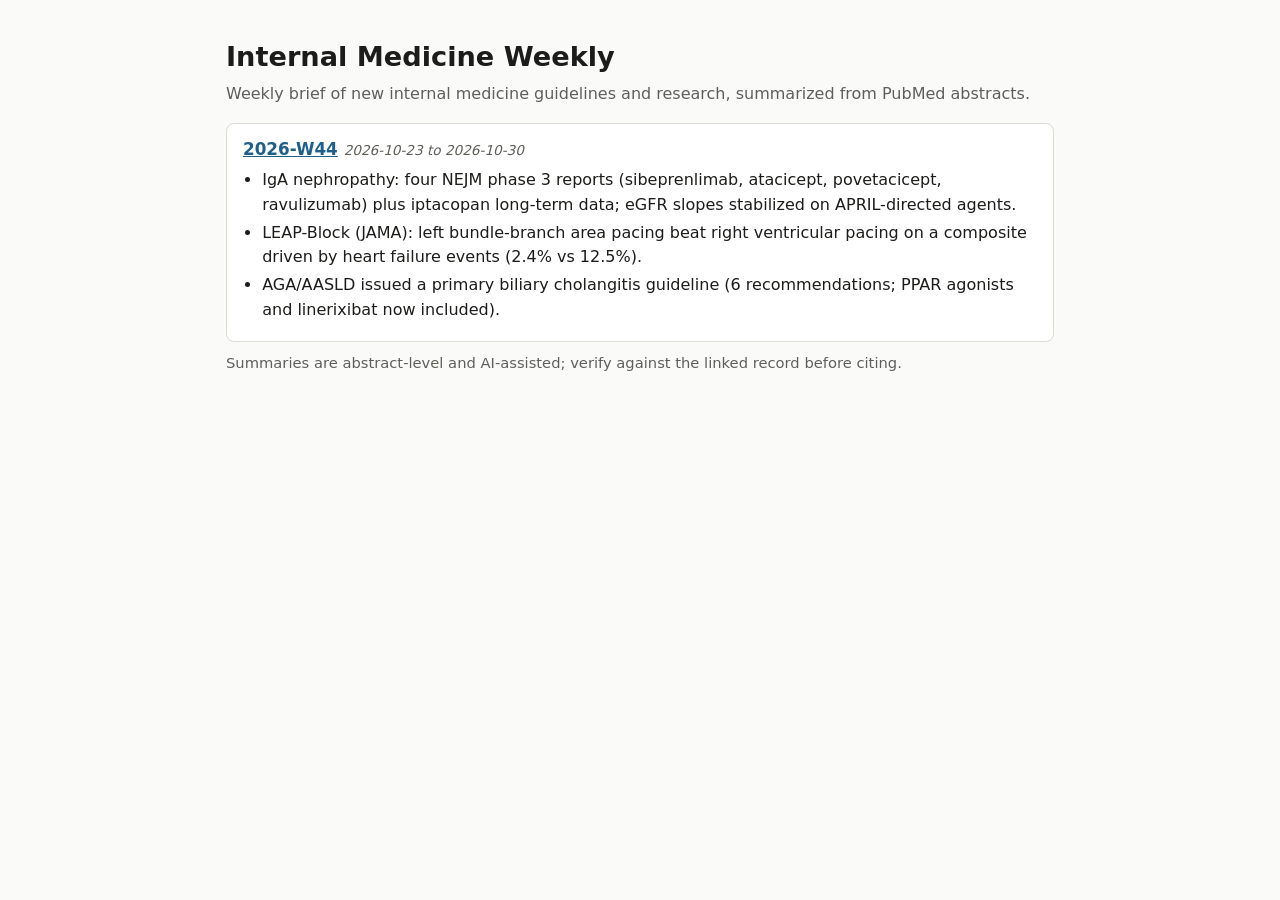
==== index.html @ 644565a4 "Initial digest site: 2026-W44 Co-Authored-By: Claude Sonnet 5.5 <noreply@anthropic.com>" ====
<!doctype html>
<html lang="en">
<head>
<meta charset="utf-8">
<meta name="viewport" content="width=device-width, initial-scale=1">
<title>Internal Medicine Weekly</title>
<link rel="stylesheet" href="assets/style.css">
</head>
<body>
<main>
<h1>Internal Medicine Weekly</h1>
<p class="sub">Weekly brief of new internal medicine guidelines and research, summarized from PubMed abstracts.</p>
<section class="card">
<h3><a href="digests/2026-W44.html">2026-W44</a> <span class="jr">2026-10-23 to 2026-10-30</span></h3>
<ul><li>IgA nephropathy: four NEJM phase 3 reports (sibeprenlimab, atacicept, povetacicept, ravulizumab) plus iptacopan long-term data; eGFR slopes stabilized on APRIL-directed agents.</li><li>LEAP-Block (JAMA): left bundle-branch area pacing beat right ventricular pacing on a composite driven by heart failure events (2.4% vs 12.5%).</li><li>AGA/AASLD issued a primary biliary cholangitis guideline (6 recommendations; PPAR agonists and linerixibat now included).</li></ul>
</section>
<p class="method">Summaries are abstract-level and AI-assisted; verify against the linked record before citing.</p>

</main>
</body>
</html>
---- assets/style.css ----
:root {
  --bg: #fafaf8; --fg: #1c1c1a; --muted: #5f5f5a; --line: #dcdcd5; --card: #ffffff; --accent: #1f5f8b;
  --pos: #1d6b3a; --neg: #a3341f; --neu: #8a6a00; --desc: #4a5568; --cav: #6b4a00;
}
@media (prefers-color-scheme: dark) {
  :root {
    --bg: #16181a; --fg: #e8e8e4; --muted: #a2a29b; --line: #33363a; --card: #1e2124; --accent: #7ab8e8;
    --pos: #6fcf97; --neg: #f2917e; --neu: #e3c66a; --desc: #a9b4c4; --cav: #d9b774;
  }
}
* { box-sizing: border-box; }
body { margin: 0; background: var(--bg); color: var(--fg); font: 16px/1.55 system-ui, -apple-system, "Segoe UI", sans-serif; }
main { max-width: 860px; margin: 0 auto; padding: 28px 16px 64px; }
h1 { font-size: 1.7rem; margin: 8px 0 4px; }
h2 { font-size: 1.2rem; margin: 36px 0 12px; padding-bottom: 6px; border-bottom: 2px solid var(--line); }
h3 { font-size: 1.05rem; margin: 22px 0 8px; color: var(--accent); }
h4 { font-size: 1rem; margin: 6px 0 2px; }
a { color: var(--accent); }
p { margin: 6px 0; }
ul { margin: 6px 0; padding-left: 1.2rem; }
li { margin: 3px 0; }
ul.plain { list-style: none; padding: 0; }
nav { font-size: .9rem; }
.sub { color: var(--muted); margin: 0 0 16px; }
.stats { display: flex; flex-wrap: wrap; gap: 8px; padding: 0; list-style: none; }
.stats li { background: var(--card); border: 1px solid var(--line); border-radius: 6px; padding: 4px 12px; font-size: .88rem; margin: 0; }
.card { background: var(--card); border: 1px solid var(--line); border-radius: 8px; padding: 12px 16px; margin: 10px 0; }
.card h3 { margin: 0 0 4px; color: var(--fg); }
.num { color: var(--accent); font-weight: 700; margin-right: 10px; }
.meta { display: flex; flex-wrap: wrap; gap: 8px; align-items: center; font-size: .82rem; color: var(--muted); }
.badge { font-weight: 600; padding: 1px 8px; border-radius: 999px; border: 1px solid currentColor; }
.badge.pos { color: var(--pos); } .badge.neg { color: var(--neg); }
.badge.neu { color: var(--neu); } .badge.desc { color: var(--desc); }
.jr { font-style: italic; color: var(--muted); font-size: .85rem; font-weight: 400; }
.cav { color: var(--cav); font-size: .92rem; }
.lk { font-size: .88rem; }
.method { color: var(--muted); font-size: .92rem; }
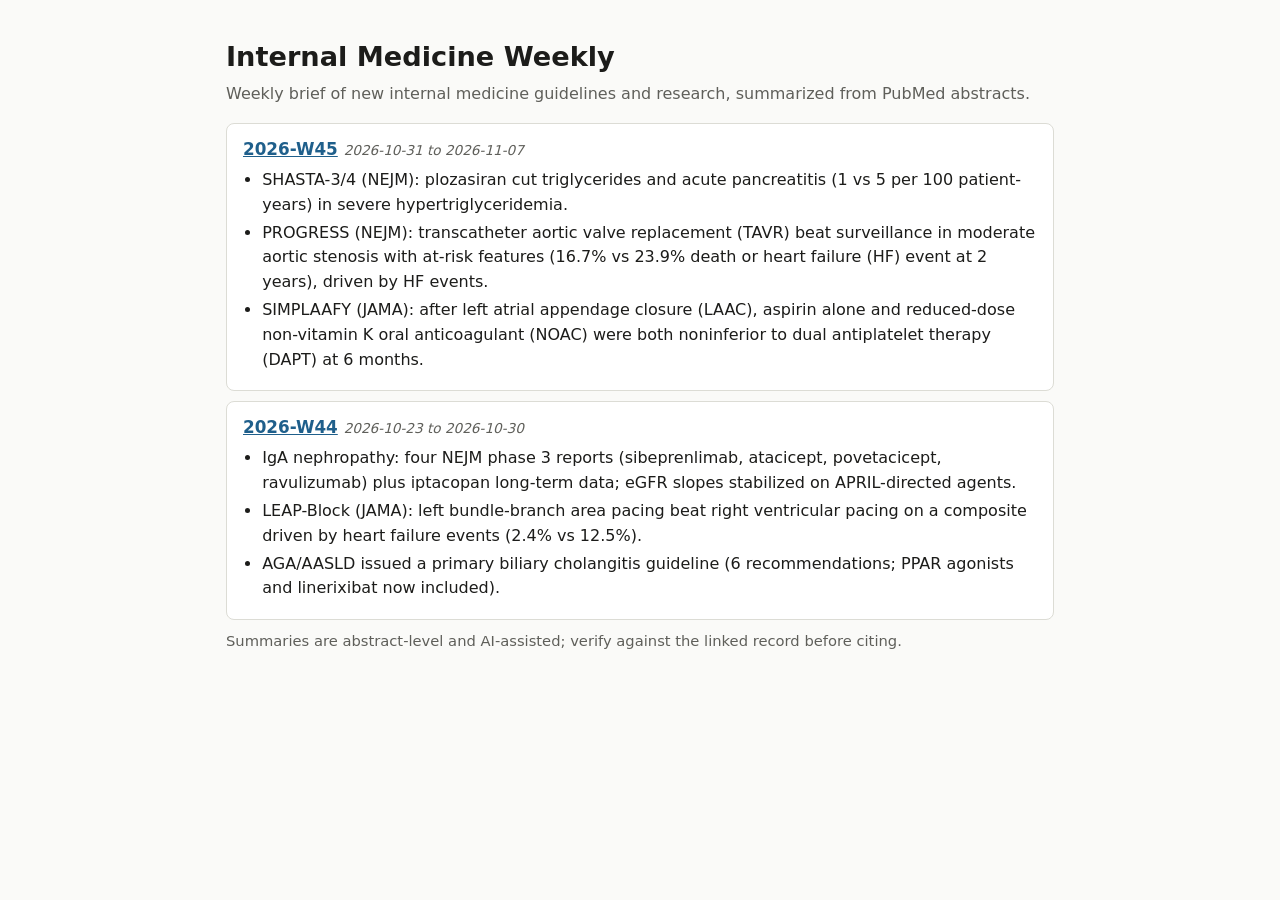
==== commit 1d084239: "Digest 2026-W45 Co-Authored-By: Claude Opus 5.5 <noreply@anthropic.com>" ====
--- a/index.html
+++ b/index.html
@@ -11,6 +11,9 @@
 <h1>Internal Medicine Weekly</h1>
 <p class="sub">Weekly brief of new internal medicine guidelines and research, summarized from PubMed abstracts.</p>
 <section class="card">
+<h3><a href="digests/2026-W45.html">2026-W45</a> <span class="jr">2026-10-31 to 2026-11-07</span></h3>
+<ul><li>SHASTA-3/4 (NEJM): plozasiran cut triglycerides and acute pancreatitis (1 vs 5 per 100 patient-years) in severe hypertriglyceridemia.</li><li>PROGRESS (NEJM): transcatheter aortic valve replacement (TAVR) beat surveillance in moderate aortic stenosis with at-risk features (16.7% vs 23.9% death or heart failure (HF) event at 2 years), driven by HF events.</li><li>SIMPLAAFY (JAMA): after left atrial appendage closure (LAAC), aspirin alone and reduced-dose non-vitamin K oral anticoagulant (NOAC) were both noninferior to dual antiplatelet therapy (DAPT) at 6 months.</li></ul>
+</section><section class="card">
 <h3><a href="digests/2026-W44.html">2026-W44</a> <span class="jr">2026-10-23 to 2026-10-30</span></h3>
 <ul><li>IgA nephropathy: four NEJM phase 3 reports (sibeprenlimab, atacicept, povetacicept, ravulizumab) plus iptacopan long-term data; eGFR slopes stabilized on APRIL-directed agents.</li><li>LEAP-Block (JAMA): left bundle-branch area pacing beat right ventricular pacing on a composite driven by heart failure events (2.4% vs 12.5%).</li><li>AGA/AASLD issued a primary biliary cholangitis guideline (6 recommendations; PPAR agonists and linerixibat now included).</li></ul>
 </section>
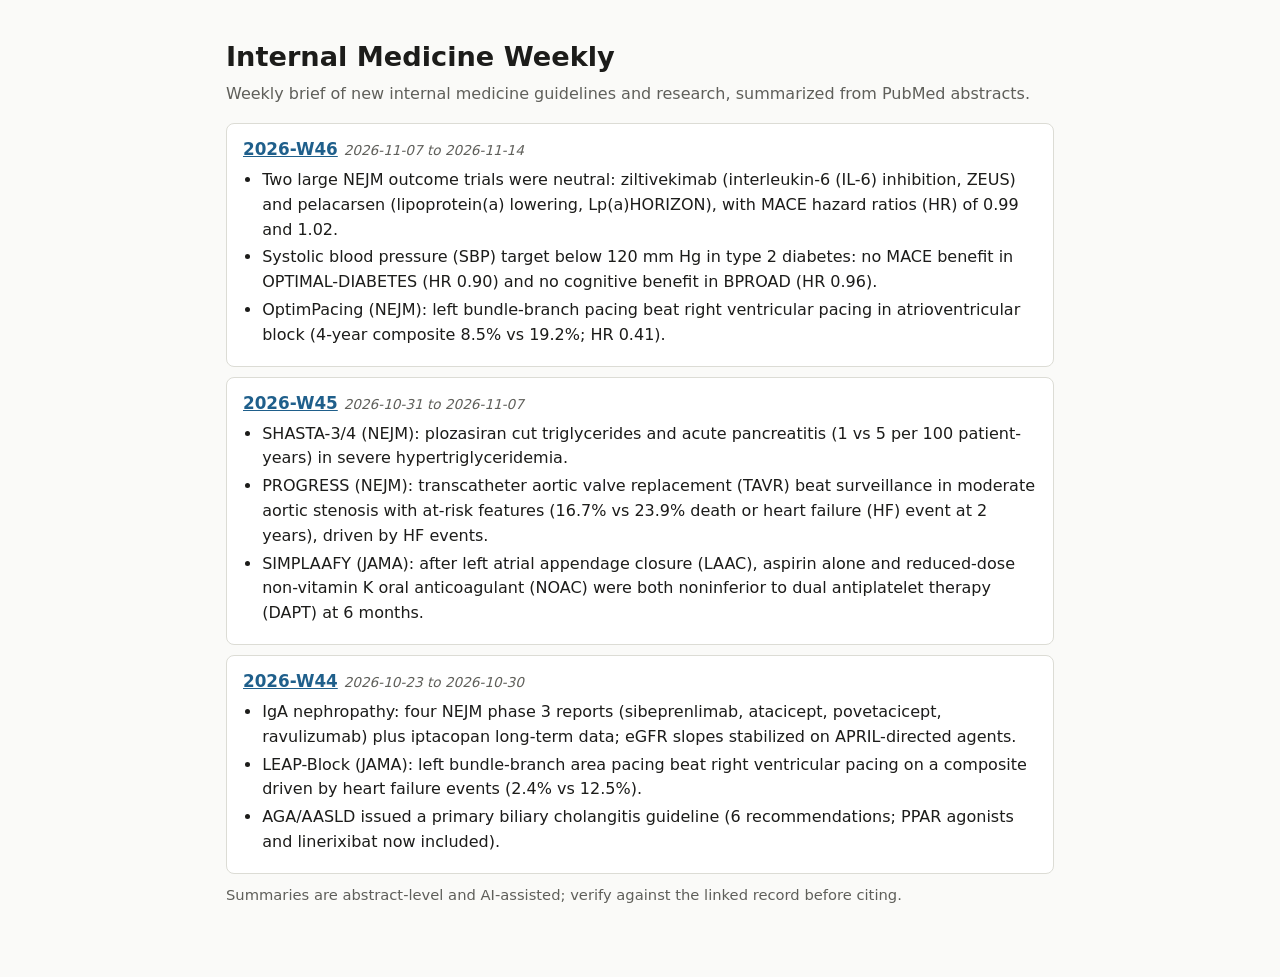
==== commit 2bce3749: "Digest 2026-W46 Co-Authored-By: Claude Opus 5.5 <noreply@anthropic.com>" ====
--- a/index.html
+++ b/index.html
@@ -11,6 +11,9 @@
 <h1>Internal Medicine Weekly</h1>
 <p class="sub">Weekly brief of new internal medicine guidelines and research, summarized from PubMed abstracts.</p>
 <section class="card">
+<h3><a href="digests/2026-W46.html">2026-W46</a> <span class="jr">2026-11-07 to 2026-11-14</span></h3>
+<ul><li>Two large NEJM outcome trials were neutral: ziltivekimab (interleukin-6 (IL-6) inhibition, ZEUS) and pelacarsen (lipoprotein(a) lowering, Lp(a)HORIZON), with MACE hazard ratios (HR) of 0.99 and 1.02.</li><li>Systolic blood pressure (SBP) target below 120 mm Hg in type 2 diabetes: no MACE benefit in OPTIMAL-DIABETES (HR 0.90) and no cognitive benefit in BPROAD (HR 0.96).</li><li>OptimPacing (NEJM): left bundle-branch pacing beat right ventricular pacing in atrioventricular block (4-year composite 8.5% vs 19.2%; HR 0.41).</li></ul>
+</section><section class="card">
 <h3><a href="digests/2026-W45.html">2026-W45</a> <span class="jr">2026-10-31 to 2026-11-07</span></h3>
 <ul><li>SHASTA-3/4 (NEJM): plozasiran cut triglycerides and acute pancreatitis (1 vs 5 per 100 patient-years) in severe hypertriglyceridemia.</li><li>PROGRESS (NEJM): transcatheter aortic valve replacement (TAVR) beat surveillance in moderate aortic stenosis with at-risk features (16.7% vs 23.9% death or heart failure (HF) event at 2 years), driven by HF events.</li><li>SIMPLAAFY (JAMA): after left atrial appendage closure (LAAC), aspirin alone and reduced-dose non-vitamin K oral anticoagulant (NOAC) were both noninferior to dual antiplatelet therapy (DAPT) at 6 months.</li></ul>
 </section><section class="card">
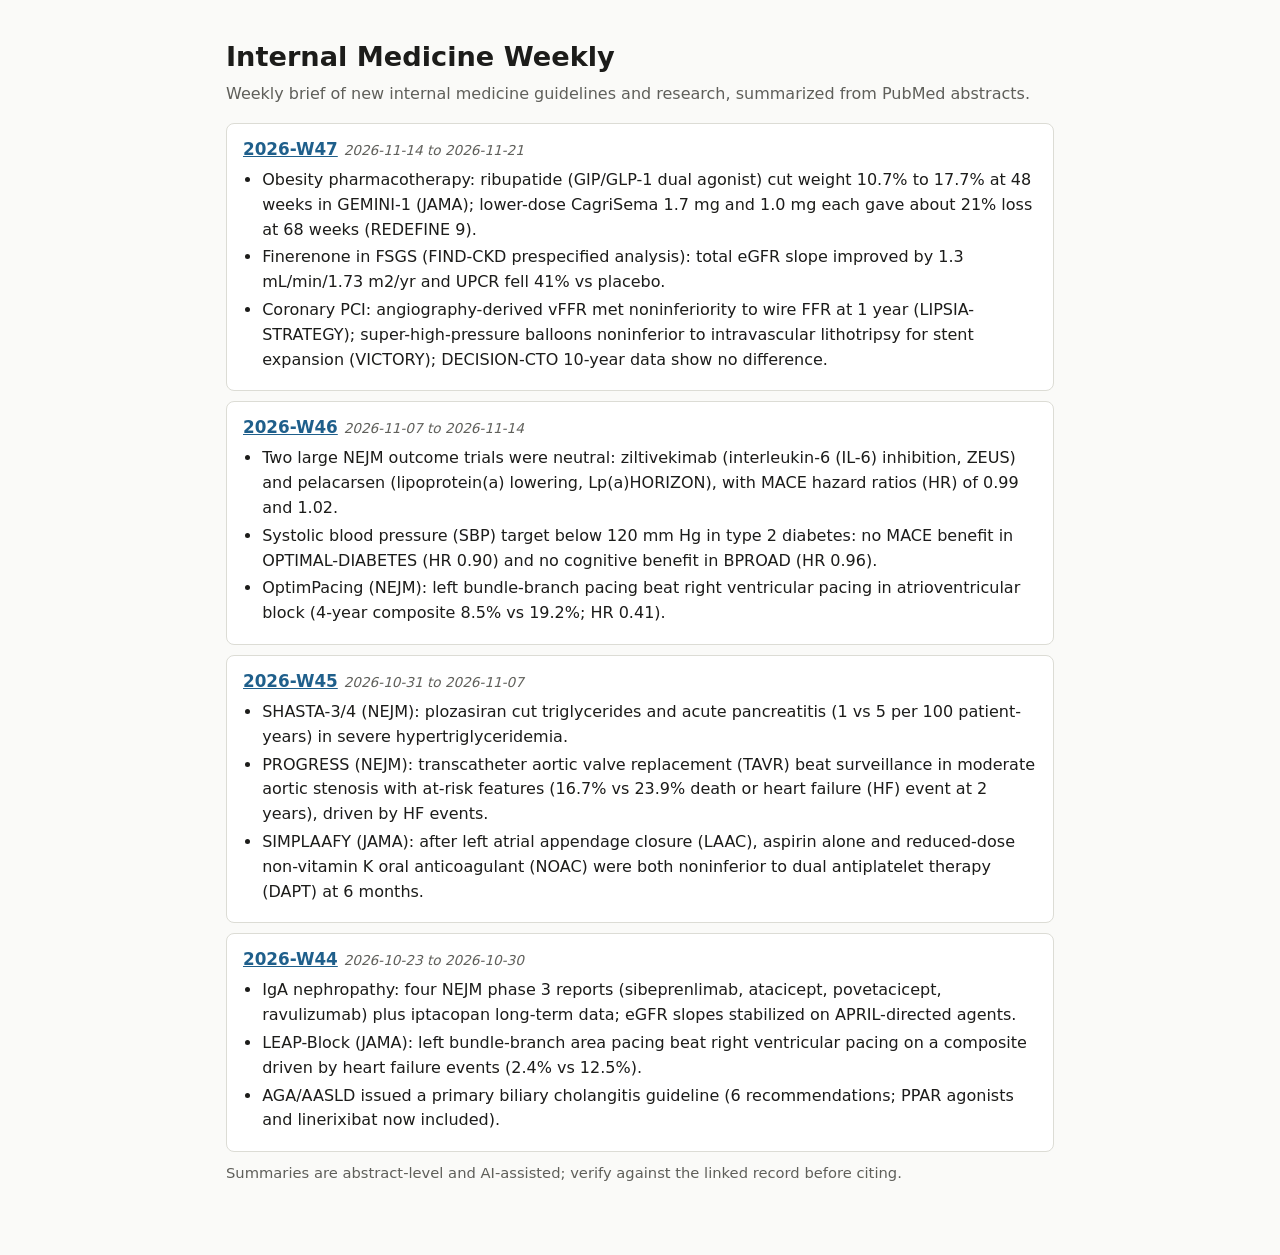
==== commit 98da08c2: "Digest 2026-W47 Co-Authored-By: Claude Opus 5.5 <noreply@anthropic.com>" ====
--- a/index.html
+++ b/index.html
@@ -11,6 +11,9 @@
 <h1>Internal Medicine Weekly</h1>
 <p class="sub">Weekly brief of new internal medicine guidelines and research, summarized from PubMed abstracts.</p>
 <section class="card">
+<h3><a href="digests/2026-W47.html">2026-W47</a> <span class="jr">2026-11-14 to 2026-11-21</span></h3>
+<ul><li>Obesity pharmacotherapy: ribupatide (GIP/GLP-1 dual agonist) cut weight 10.7% to 17.7% at 48 weeks in GEMINI-1 (JAMA); lower-dose CagriSema 1.7 mg and 1.0 mg each gave about 21% loss at 68 weeks (REDEFINE 9).</li><li>Finerenone in FSGS (FIND-CKD prespecified analysis): total eGFR slope improved by 1.3 mL/min/1.73 m2/yr and UPCR fell 41% vs placebo.</li><li>Coronary PCI: angiography-derived vFFR met noninferiority to wire FFR at 1 year (LIPSIA-STRATEGY); super-high-pressure balloons noninferior to intravascular lithotripsy for stent expansion (VICTORY); DECISION-CTO 10-year data show no difference.</li></ul>
+</section><section class="card">
 <h3><a href="digests/2026-W46.html">2026-W46</a> <span class="jr">2026-11-07 to 2026-11-14</span></h3>
 <ul><li>Two large NEJM outcome trials were neutral: ziltivekimab (interleukin-6 (IL-6) inhibition, ZEUS) and pelacarsen (lipoprotein(a) lowering, Lp(a)HORIZON), with MACE hazard ratios (HR) of 0.99 and 1.02.</li><li>Systolic blood pressure (SBP) target below 120 mm Hg in type 2 diabetes: no MACE benefit in OPTIMAL-DIABETES (HR 0.90) and no cognitive benefit in BPROAD (HR 0.96).</li><li>OptimPacing (NEJM): left bundle-branch pacing beat right ventricular pacing in atrioventricular block (4-year composite 8.5% vs 19.2%; HR 0.41).</li></ul>
 </section><section class="card">
